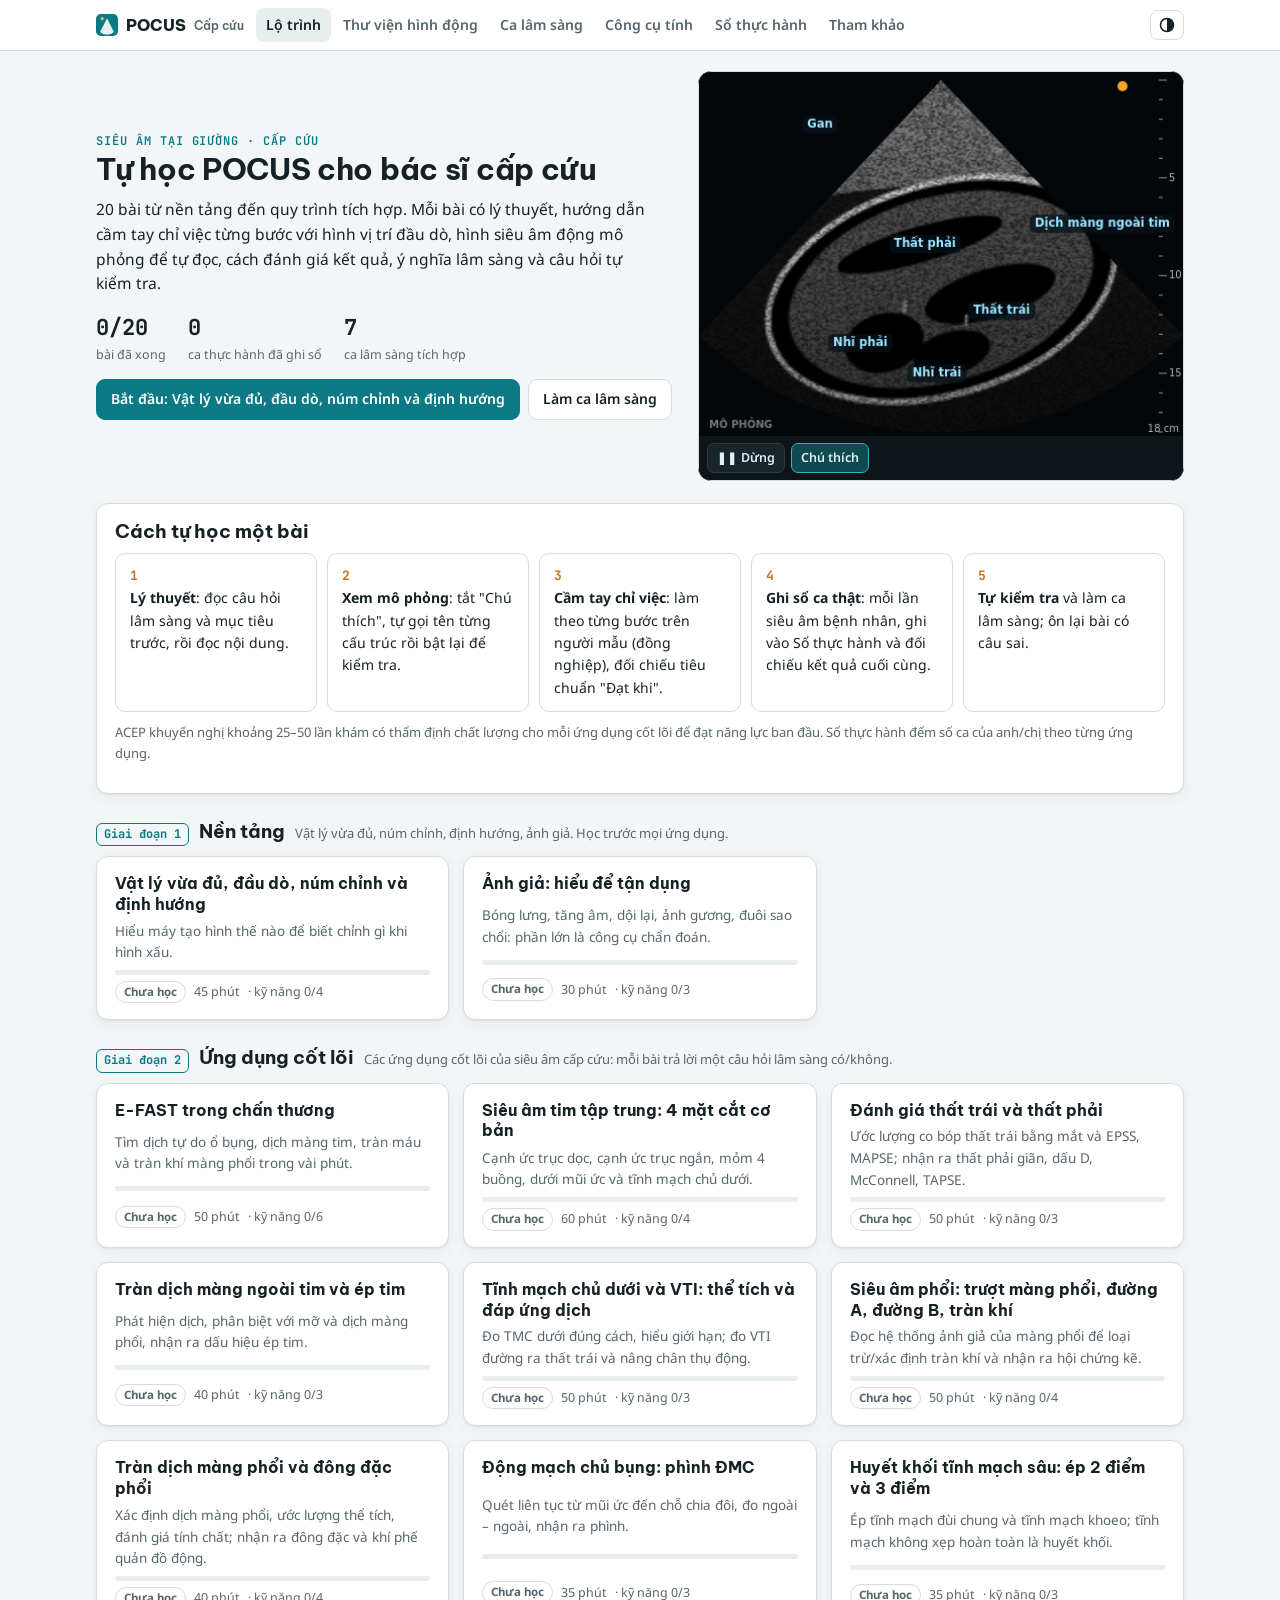
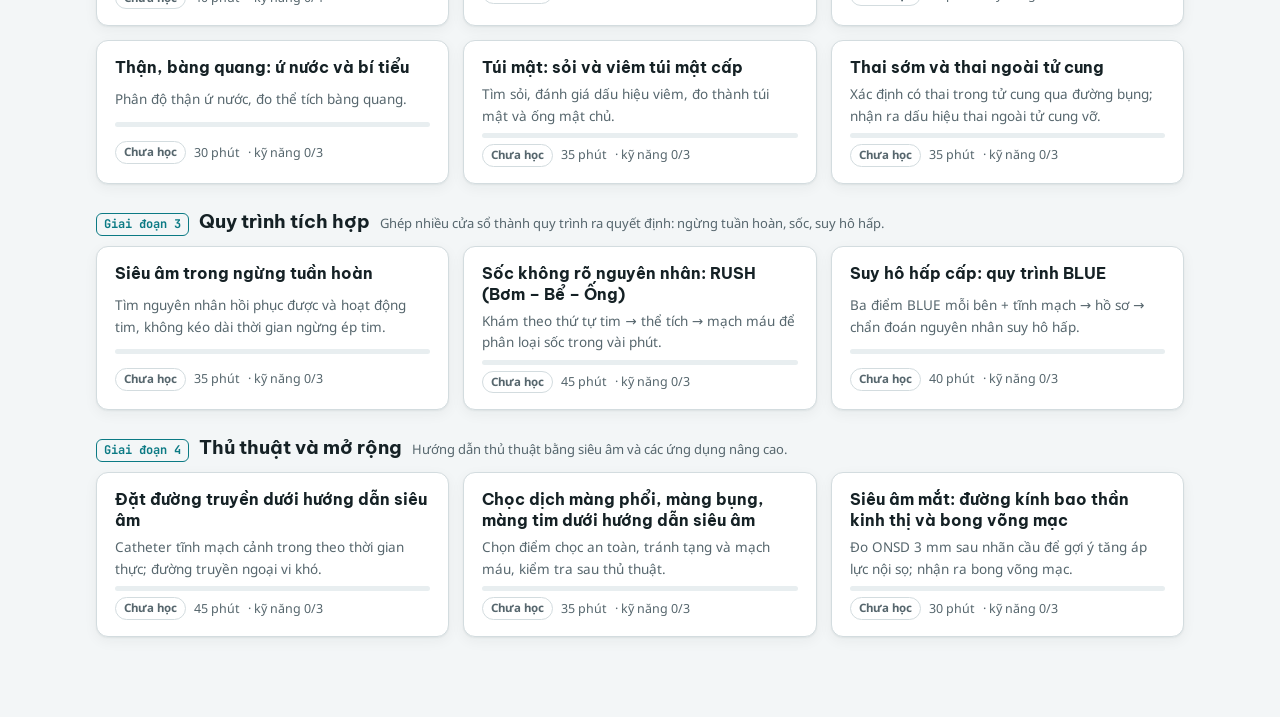
==== pocus/index.html @ d431a732 "Ứng dụng tự học POCUS cấp cứu: 20 bài, hình siêu âm động mô phỏng, cầm tay chỉ việc, ca lâm sàng, cô" ====
<!doctype html>
<html lang="vi">
<head>
<meta charset="utf-8">
<meta name="viewport" content="width=device-width, initial-scale=1, viewport-fit=cover">
<title>POCUS Cấp cứu</title>
<meta name="claude:viewport-fit-sides" content="cover">
<link rel="icon" href="data:image/svg+xml,%3Csvg xmlns='http://www.w3.org/2000/svg' viewBox='0 0 32 32'%3E%3Crect width='32' height='32' rx='7' fill='%230B7A84'/%3E%3Cpath d='M16 6 L6 26 A14 14 0 0 0 26 26 Z' fill='%23fff' opacity='.9'/%3E%3Ccircle cx='9' cy='7' r='2.5' fill='%23F0A860'/%3E%3C/svg%3E">
<link rel="preconnect" href="https://fonts.googleapis.com">
<link rel="preconnect" href="https://fonts.gstatic.com" crossorigin>
<link rel="stylesheet" href="https://fonts.googleapis.com/css2?family=Be+Vietnam+Pro:wght@600;700;800&family=Noto+Sans:wght@400;600;700&family=JetBrains+Mono:wght@500;700&display=swap">
<link rel="stylesheet" href="pocus.css">
</head>
<body>
<header class="tren">
  <div class="tren-in">
    <a class="logo" href="#lo-trinh"><svg width="22" height="22" viewBox="0 0 32 32" aria-hidden="true"><rect width="32" height="32" rx="7" fill="#0B7A84"/><path d="M16 6 L6 26 A14 14 0 0 0 26 26 Z" fill="#fff" opacity=".9"/><circle cx="9" cy="7" r="2.5" fill="#F0A860"/></svg>POCUS <small>Cấp cứu</small></a>
    <nav class="nav" id="nav" aria-label="Mục chính">
      <a href="#lo-trinh" data-r="lo-trinh">Lộ trình</a>
      <a href="#thu-vien" data-r="thu-vien">Thư viện hình động</a>
      <a href="#ca-lam-sang" data-r="ca-lam-sang">Ca lâm sàng</a>
      <a href="#cong-cu" data-r="cong-cu">Công cụ tính</a>
      <a href="#so-tay" data-r="so-tay">Sổ thực hành</a>
      <a href="#tham-khao" data-r="tham-khao">Tham khảo</a>
    </nav>
    <button class="nut-icon" id="doi-giao-dien" type="button" title="Đổi giao diện sáng/tối" aria-label="Đổi giao diện sáng/tối"><svg width="16" height="16" viewBox="0 0 16 16" aria-hidden="true"><circle cx="8" cy="8" r="6.5" fill="none" stroke="currentColor" stroke-width="1.5"/><path d="M8 1.5a6.5 6.5 0 0 1 0 13z" fill="currentColor"/></svg></button>
  </div>
</header>
<main id="app"><p>Đang tải…</p></main>
<script src="js/sim.js"></script>
<script src="js/figs.js"></script>
<script src="js/bai/00-khung.js"></script>
<script src="js/bai/01-nen-tang.js"></script>
<script src="js/bai/02-efast.js"></script>
<script src="js/bai/03-tim.js"></script>
<script src="js/bai/04-phoi.js"></script>
<script src="js/bai/05-bung-mach.js"></script>
<script src="js/bai/06-quy-trinh.js"></script>
<script src="js/bai/07-thu-thuat.js"></script>
<script src="js/bai/08-ca-lam-sang.js"></script>
<script src="js/app.js"></script>
</body>
</html>
---- pocus/pocus.css ----
/* Bố cục: thanh trên cố định, cột nội dung 1120px; màn hình siêu âm luôn tối như máy thật. */
:root {
  --nen: #F3F6F7; --nen-2: #E8EEF0; --the: #FFFFFF; --chu: #152125; --nhat: #56666D; --vien: #D3DCDF;
  --nhan: #0B7A84; --nhan-nen: #E0F1F2; --mau: #C8741C; --nguy: #B3392C; --nguy-nen: #FBEAE7; --tot: #2A7A4B; --tot-nen: #E5F3EA; --bay-nen: #FFF3E3;
  --man: #04070A; --bong: 0 1px 2px rgba(10, 30, 40, .06), 0 4px 14px rgba(10, 30, 40, .05);
  --f-tieu-de: "Be Vietnam Pro", "Segoe UI", system-ui, -apple-system, Roboto, "Noto Sans", sans-serif;
  --f-chu: "Noto Sans", "Segoe UI", system-ui, -apple-system, Roboto, Arial, sans-serif;
  --f-so: "JetBrains Mono", Consolas, "DejaVu Sans Mono", monospace;
  --r: 12px;
  color-scheme: light;
}
@media (prefers-color-scheme: dark) {
  :root:not([data-theme="light"]) {
    --nen: #0D1316; --nen-2: #141C20; --the: #151E22; --chu: #E2E9EB; --nhat: #92A2A9; --vien: #263438;
    --nhan: #4FC3CB; --nhan-nen: #12312F; --mau: #F0A860; --nguy: #EF7B6E; --nguy-nen: #3A1C19; --tot: #74C79A; --tot-nen: #15301F; --bay-nen: #33270F;
    --bong: none; color-scheme: dark;
  }
}
:root[data-theme="dark"] {
  --nen: #0D1316; --nen-2: #141C20; --the: #151E22; --chu: #E2E9EB; --nhat: #92A2A9; --vien: #263438;
  --nhan: #4FC3CB; --nhan-nen: #12312F; --mau: #F0A860; --nguy: #EF7B6E; --nguy-nen: #3A1C19; --tot: #74C79A; --tot-nen: #15301F; --bay-nen: #33270F;
  --bong: none; color-scheme: dark;
}
* { box-sizing: border-box; }
[hidden] { display: none !important; }
html, body { margin: 0; }
body { background: var(--nen); color: var(--chu); font-family: var(--f-chu); font-size: 15.5px; line-height: 1.6; -webkit-text-size-adjust: 100%; }
body::before { content: ""; position: fixed; inset: 0 0 auto; height: env(safe-area-inset-top, 0px); z-index: 30; background: var(--the); }
a { color: var(--nhan); }
h1, h2, h3 { font-family: var(--f-tieu-de); line-height: 1.25; text-wrap: balance; margin: 0; }
h1 { font-size: clamp(22px, 4vw, 30px); font-weight: 700; letter-spacing: -.01em; }
h2 { font-size: 19px; font-weight: 700; }
h3 { font-size: 16px; font-weight: 700; margin: 18px 0 6px; }
button, input, select, textarea { font: inherit; color: inherit; }
:focus-visible { outline: 2px solid var(--nhan); outline-offset: 2px; }
.muted { color: var(--nhat); }
.nho { font-size: 13px; color: var(--nhat); }

/* ---------- Thanh trên ---------- */
.tren { position: sticky; top: env(safe-area-inset-top, 0px); z-index: 20; background: var(--the); border-bottom: 1px solid var(--vien); }
.tren-in { max-width: 1120px; margin: 0 auto; display: flex; align-items: center; gap: 4px; padding-block: 8px; padding-left: max(16px, env(safe-area-inset-left, 0px)); padding-right: max(16px, env(safe-area-inset-right, 0px)); }
.logo { display: flex; align-items: center; gap: 8px; text-decoration: none; color: var(--chu); font-family: var(--f-tieu-de); font-weight: 800; white-space: nowrap; margin-right: 8px; }
.logo svg { flex: none; }
.logo small { font-weight: 600; color: var(--nhat); font-size: 12px; }
.nav { display: flex; gap: 2px; overflow-x: auto; scrollbar-width: none; min-width: 0; flex: 1; }
.nav::-webkit-scrollbar { display: none; }
.nav a { text-decoration: none; color: var(--nhat); padding: 6px 10px; border-radius: 8px; white-space: nowrap; font-weight: 600; font-size: 14px; }
.nav a.on, .nav a:hover { color: var(--chu); background: var(--nen-2); }
.nut-icon { border: 1px solid var(--vien); background: var(--the); border-radius: 8px; padding: 6px 8px; cursor: pointer; line-height: 0; flex: none; }

main { max-width: 1120px; margin: 0 auto; padding-block: 20px 80px; padding-left: max(16px, env(safe-area-inset-left, 0px)); padding-right: max(16px, env(safe-area-inset-right, 0px)); }
.cot { display: grid; gap: 16px; }
.luoi { display: grid; gap: 14px; grid-template-columns: repeat(auto-fill, minmax(min(100%, 300px), 1fr)); }
.luoi-2 { display: grid; gap: 18px; grid-template-columns: repeat(auto-fit, minmax(min(100%, 380px), 1fr)); align-items: start; }
.the { background: var(--the); border: 1px solid var(--vien); border-radius: var(--r); padding: 16px 18px; box-shadow: var(--bong); min-width: 0; }
.hang { display: flex; gap: 8px; align-items: center; flex-wrap: wrap; }
.gian { flex: 1; }

/* ---------- Nút ---------- */
.nut { display: inline-flex; align-items: center; gap: 6px; border: 1px solid var(--vien); background: var(--the); color: var(--chu); border-radius: 9px; padding: 8px 14px; cursor: pointer; font-weight: 600; font-size: 14px; text-decoration: none; }
.nut:hover { border-color: var(--nhan); }
.nut.chinh { background: var(--nhan); border-color: var(--nhan); color: #fff; }
:root[data-theme="dark"] .nut.chinh { color: #06221f; }
@media (prefers-color-scheme: dark) { :root:not([data-theme="light"]) .nut.chinh { color: #06221f; } }
.nut.nho-nut { padding: 5px 10px; font-size: 13px; }
.nut[aria-pressed="true"] { background: var(--nhan-nen); border-color: var(--nhan); color: var(--nhan); }

/* ---------- Trang chủ ---------- */
.dau { display: grid; gap: 18px; grid-template-columns: minmax(0, 1.2fr) minmax(0, 1fr); align-items: center; margin-bottom: 22px; }
@media (max-width: 760px) { .dau { grid-template-columns: 1fr; } }
.dau p { margin: 8px 0 0; max-width: 62ch; }
.dau .man-nho { border-radius: 14px; overflow: hidden; background: var(--man); }
.mo-dau { font-family: var(--f-so); font-size: 12px; letter-spacing: .08em; text-transform: uppercase; color: var(--nhan); font-weight: 600; }
.so-lieu { display: flex; gap: 22px; flex-wrap: wrap; margin-top: 14px; }
.so-lieu div { display: grid; }
.so-lieu b { font-family: var(--f-so); font-size: 22px; font-variant-numeric: tabular-nums; }
.so-lieu span { font-size: 12.5px; color: var(--nhat); }
.gd { margin-top: 26px; }
.gd-dau { display: flex; align-items: baseline; gap: 10px; flex-wrap: wrap; margin-bottom: 10px; }
.gd-so { font-family: var(--f-so); font-size: 12px; font-weight: 700; color: var(--nhan); border: 1px solid var(--nhan); border-radius: 6px; padding: 1px 7px; }
.the-bai { display: grid; gap: 6px; text-decoration: none; color: var(--chu); position: relative; }
.the-bai:hover { border-color: var(--nhan); }
.the-bai .ten { font-family: var(--f-tieu-de); font-weight: 700; font-size: 15.5px; line-height: 1.35; }
.the-bai .mo { font-size: 13.5px; color: var(--nhat); }
.the-bai .chan { display: flex; gap: 8px; align-items: center; font-size: 12.5px; color: var(--nhat); }
.nhan-tt { font-size: 11.5px; font-weight: 700; border-radius: 999px; padding: 1px 8px; border: 1px solid var(--vien); color: var(--nhat); white-space: nowrap; }
.nhan-tt.xong { background: var(--tot-nen); border-color: var(--tot); color: var(--tot); }
.nhan-tt.dang { background: var(--nhan-nen); border-color: var(--nhan); color: var(--nhan); }
.thanh { height: 5px; background: var(--nen-2); border-radius: 4px; overflow: hidden; }
.thanh i { display: block; height: 100%; background: var(--nhan); }
.cach-hoc { counter-reset: b; display: grid; gap: 10px; grid-template-columns: repeat(auto-fit, minmax(min(100%, 190px), 1fr)); margin: 0; padding: 0; list-style: none; }
.cach-hoc li { counter-increment: b; background: var(--the); border: 1px solid var(--vien); border-radius: 10px; padding: 12px 14px; font-size: 14px; }
.cach-hoc li::before { content: counter(b); font-family: var(--f-so); font-weight: 700; color: var(--mau); display: block; font-size: 13px; }

/* ---------- Bài học ---------- */
.duong-dan { font-size: 13px; color: var(--nhat); margin-bottom: 6px; }
.duong-dan a { color: var(--nhat); }
.cau-hoi { display: flex; gap: 8px; flex-wrap: wrap; margin-top: 12px; }
.cau-hoi span { background: var(--nhan-nen); color: var(--chu); border-radius: 8px; padding: 5px 10px; font-size: 13.5px; border-left: 3px solid var(--nhan); }
.tab { display: flex; gap: 4px; overflow-x: auto; scrollbar-width: none; border-bottom: 1px solid var(--vien); margin: 18px 0 16px; position: sticky; top: calc(env(safe-area-inset-top, 0px) + 51px); background: var(--nen); z-index: 10; }
.tab::-webkit-scrollbar { display: none; }
.tab button { border: 0; background: none; padding: 10px 12px; cursor: pointer; font-weight: 600; color: var(--nhat); border-bottom: 2.5px solid transparent; white-space: nowrap; font-size: 14.5px; }
.tab button[aria-selected="true"] { color: var(--chu); border-bottom-color: var(--nhan); }
.van { max-width: 76ch; }
.van p, .van li { margin: 6px 0; }
.van ul, .van ol { padding-left: 22px; }
.meo { background: var(--bay-nen); border-radius: 8px; padding: 8px 12px; font-size: 14px; }
.canh { background: var(--nguy-nen); border-radius: 8px; padding: 8px 12px; color: var(--chu); }
.bang-wrap { overflow-x: auto; margin: 10px 0; border: 1px solid var(--vien); border-radius: 10px; }
table { border-collapse: collapse; width: 100%; font-size: 14px; min-width: 480px; }
th, td { text-align: left; padding: 8px 10px; border-bottom: 1px solid var(--vien); vertical-align: top; }
th { background: var(--nen-2); font-family: var(--f-tieu-de); font-weight: 700; font-size: 13px; }
tr:last-child td { border-bottom: 0; }
.cay { border-left: 2px solid var(--nhan); padding-left: 12px; font-size: 14.5px; }
.cay div { margin: 4px 0; }
.cay div div { padding-left: 16px; border-left: 1px dashed var(--vien); }

.chuan-bi { display: grid; gap: 8px 16px; grid-template-columns: repeat(auto-fit, minmax(min(100%, 230px), 1fr)); }
.chuan-bi div { font-size: 14px; }
.chuan-bi b { display: block; font-size: 12px; text-transform: uppercase; letter-spacing: .06em; color: var(--nhat); }
.buoc { display: grid; gap: 16px; grid-template-columns: minmax(0, 1fr) minmax(0, 1.1fr); align-items: start; }
@media (max-width: 820px) { .buoc { grid-template-columns: 1fr; } }
.buoc-so { font-family: var(--f-so); color: var(--mau); font-weight: 700; font-size: 12.5px; letter-spacing: .06em; text-transform: uppercase; }
.buoc h2 { margin: 2px 0 10px; }
.buoc-trai { display: grid; gap: 10px; grid-template-columns: 130px minmax(0, 1fr); align-items: start; }
@media (max-width: 460px) { .buoc-trai { grid-template-columns: 1fr; } .buoc-trai .fig-than { max-width: 170px; } }
.buoc ol { margin: 0; padding-left: 20px; font-size: 14.5px; }
.buoc ol li { margin: 4px 0; }
.dat { background: var(--tot-nen); border-radius: 8px; padding: 8px 12px; font-size: 14px; margin-top: 10px; }
.dat b, .meo b { font-family: var(--f-tieu-de); }

/* Hình SVG */
.fig-than { width: 100%; max-width: 160px; height: auto; display: block; }
.fg-than { fill: var(--nen-2); stroke: var(--nhat); stroke-width: 1.4; }
.fg-moc { fill: none; stroke: var(--nhat); stroke-width: 1.1; }
.fg-moc.nhat { opacity: .45; }
.fg-diem { fill: var(--nhat); }
.fg-ben { fill: var(--nhat); font: 700 11px var(--f-chu); }
.fg-chu { fill: var(--nhat); font: 9.5px var(--f-chu); }
.fg-dd { fill: var(--chu); stroke: var(--the); stroke-width: 1; }
.fg-dd.dam { fill: var(--nhan); }
.fg-mau { fill: var(--mau); stroke: var(--the); stroke-width: 1; }
.fg-so { fill: var(--nhan); }
.fg-so-chu { fill: #fff; font: 700 9.5px var(--f-chu); text-anchor: middle; }
.fg-day { fill: none; stroke: var(--nhat); stroke-width: 2; }
.fg-da { stroke: var(--nhat); stroke-width: 2; }
.dong-tac-cho, .dong-tac-luoi { display: grid; gap: 10px; grid-template-columns: repeat(auto-fit, minmax(min(100%, 170px), 1fr)); margin: 10px 0; }
.dong-tac { margin: 0; background: var(--the); border: 1px solid var(--vien); border-radius: 10px; padding: 8px 10px; }
.dong-tac svg { width: 100%; height: auto; max-height: 104px; display: block; }
.dong-tac figcaption { display: grid; font-size: 13px; }
.dong-tac figcaption span { color: var(--nhat); }
.loai-dd { display: grid; gap: 10px; grid-template-columns: repeat(auto-fit, minmax(min(100%, 200px), 1fr)); margin: 10px 0; }
.loai-dd figure { margin: 0; display: grid; grid-template-columns: 56px minmax(0, 1fr); gap: 8px; align-items: center; background: var(--the); border: 1px solid var(--vien); border-radius: 10px; padding: 8px 10px; }
.loai-dd svg { width: 56px; height: auto; }
.loai-dd figcaption { display: grid; font-size: 13px; }

/* Động tác đầu dò */
.mv-truot { animation: truot 3s ease-in-out infinite; }
.mv-xoay-tren { animation: xoay 4s ease-in-out infinite; }
.mv-quat { animation: quat 3s ease-in-out infinite; }
.mv-lac { animation: lac 3s ease-in-out infinite; }
.mv-ep { animation: ep 2.4s ease-in-out infinite; }
@keyframes truot { 0%, 100% { transform: translateX(-14px); } 50% { transform: translateX(14px); } }
@keyframes xoay { 0%, 15% { transform: rotate(0); } 50%, 65% { transform: rotate(90deg); } 100% { transform: rotate(0); } }
@keyframes quat { 0%, 100% { transform: rotate(-20deg); } 50% { transform: rotate(20deg); } }
@keyframes lac { 0%, 100% { transform: skewX(-16deg); } 50% { transform: skewX(16deg); } }
@keyframes ep { 0%, 100% { transform: translateY(0); } 50% { transform: translateY(6px); } }
@media (prefers-reduced-motion: reduce) { .mv-truot, .mv-xoay-tren, .mv-quat, .mv-lac, .mv-ep { animation: none; } }

/* Màn hình mô phỏng */
.sim { background: var(--man); border-radius: 12px; overflow: hidden; border: 1px solid var(--vien); }
.sim-cv { display: block; width: 100%; height: auto; aspect-ratio: 4 / 3; max-width: 100%; cursor: pointer; }
.sim-dk { display: flex; gap: 6px; align-items: center; flex-wrap: wrap; padding: 7px 8px; background: #0d1519; color: #cfe3e6; font-size: 12.5px; }
.sim-dk button { background: #18262c; border: 1px solid #2a3c43; color: #dff1f3; border-radius: 7px; padding: 4px 9px; cursor: pointer; font-size: 12.5px; font-weight: 600; }
.sim-dk button[aria-pressed="true"] { background: #0f4a50; border-color: #2fb3bc; }
.sim-dk label { display: flex; align-items: center; gap: 5px; }
.sim-dk input[type=range] { width: 90px; accent-color: #2fb3bc; }
.sim-chu { padding: 8px 10px 10px; background: var(--the); border-top: 1px solid var(--vien); font-size: 13.5px; }
.sim-chu b { font-family: var(--f-tieu-de); display: block; font-size: 14px; }
.sim-cho { aspect-ratio: 4 / 3; background: var(--man); }

/* Danh sách kiểm, câu hỏi */
.ds-kiem { list-style: none; padding: 0; margin: 0; display: grid; gap: 6px; }
.ds-kiem label { display: flex; gap: 10px; align-items: flex-start; cursor: pointer; padding: 8px 10px; border: 1px solid var(--vien); border-radius: 9px; background: var(--the); }
.ds-kiem input { margin-top: 4px; width: 17px; height: 17px; accent-color: var(--tot); flex: none; }
.ds-kiem input:checked + span { color: var(--nhat); text-decoration: line-through; text-decoration-color: var(--tot); }
.bay li { margin: 6px 0; }
.bay { padding-left: 0; list-style: none; }
.bay li { padding: 8px 12px; border-radius: 8px; background: var(--bay-nen); }
.cau { display: grid; gap: 8px; }
.cau .hoi { font-weight: 600; }
.lc { display: grid; gap: 6px; }
.lc button { text-align: left; border: 1px solid var(--vien); background: var(--the); border-radius: 9px; padding: 9px 12px; cursor: pointer; font-size: 14.5px; }
.lc button:hover:not(:disabled) { border-color: var(--nhan); }
.lc button.dung { background: var(--tot-nen); border-color: var(--tot); }
.lc button.sai { background: var(--nguy-nen); border-color: var(--nguy); }
.lc button:disabled { cursor: default; }
.giai { font-size: 14px; border-left: 3px solid var(--nhan); padding: 4px 10px; }
.diem { font-family: var(--f-so); font-variant-numeric: tabular-nums; }

/* Biểu mẫu */
.form { display: grid; gap: 10px; grid-template-columns: repeat(auto-fit, minmax(min(100%, 200px), 1fr)); }
.form label { display: grid; gap: 3px; font-size: 13px; color: var(--nhat); font-weight: 600; }
.form input, .form select, .form textarea, .o-nhap { background: var(--the); border: 1px solid var(--vien); border-radius: 8px; padding: 8px 10px; width: 100%; color: var(--chu); font-size: 15px; }
.form .rong { grid-column: 1 / -1; }
.kq { font-family: var(--f-so); font-size: 20px; font-weight: 700; color: var(--nhan); font-variant-numeric: tabular-nums; }
.kq-mo { font-size: 13.5px; color: var(--nhat); }
.bang-so td, .bang-so th { font-variant-numeric: tabular-nums; }
textarea.o-nhap { min-height: 90px; font-family: var(--f-so); font-size: 12.5px; }

.chan-trang { margin-top: 26px; display: flex; justify-content: space-between; gap: 10px; flex-wrap: wrap; }
.toast { position: fixed; left: 50%; bottom: calc(18px + env(safe-area-inset-bottom, 0px)); transform: translateX(-50%); background: var(--chu); color: var(--nen); padding: 9px 16px; border-radius: 9px; font-size: 14px; z-index: 50; }
.an-in { display: none; }
.chip { display: inline-block; font-size: 12px; border-radius: 6px; padding: 1px 7px; background: var(--nen-2); color: var(--nhat); }
.tim { margin-bottom: 14px; }
.clip-toi video, .clip-toi img { width: 100%; border-radius: 10px; background: #000; }
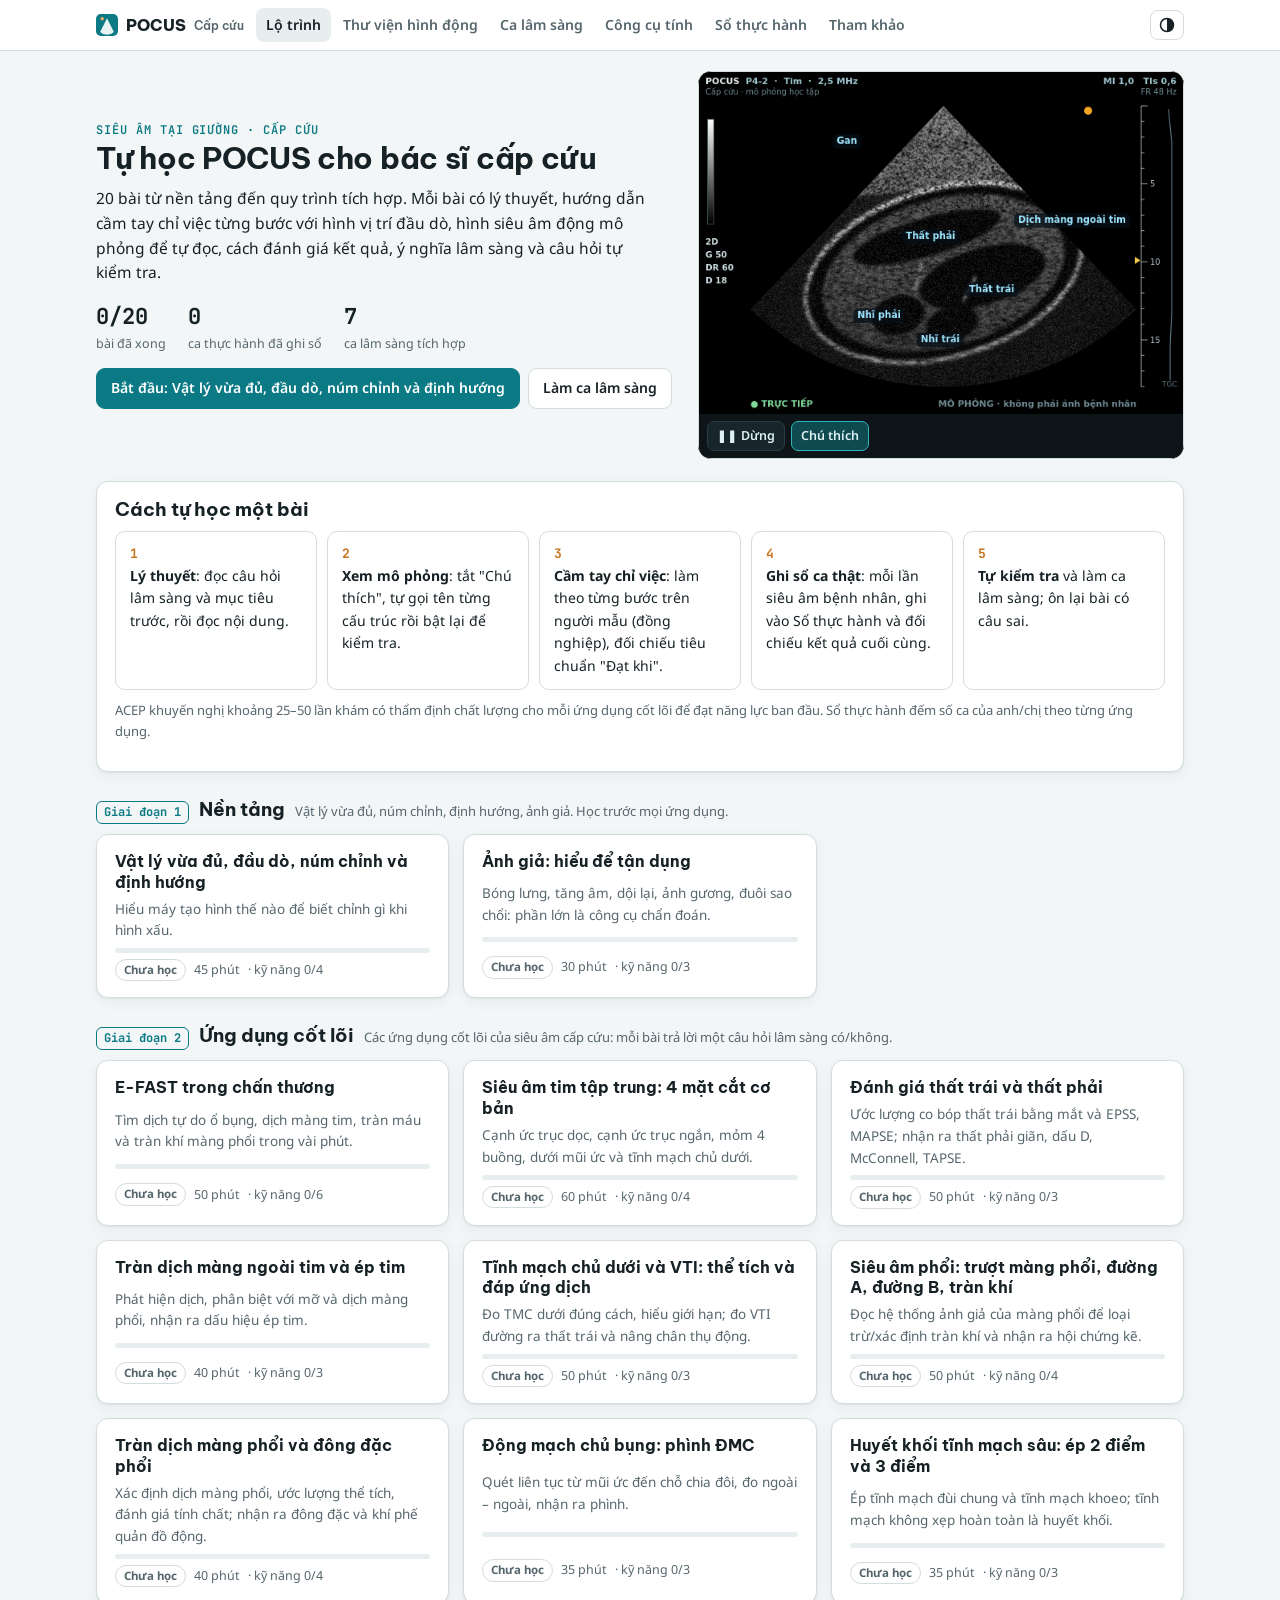
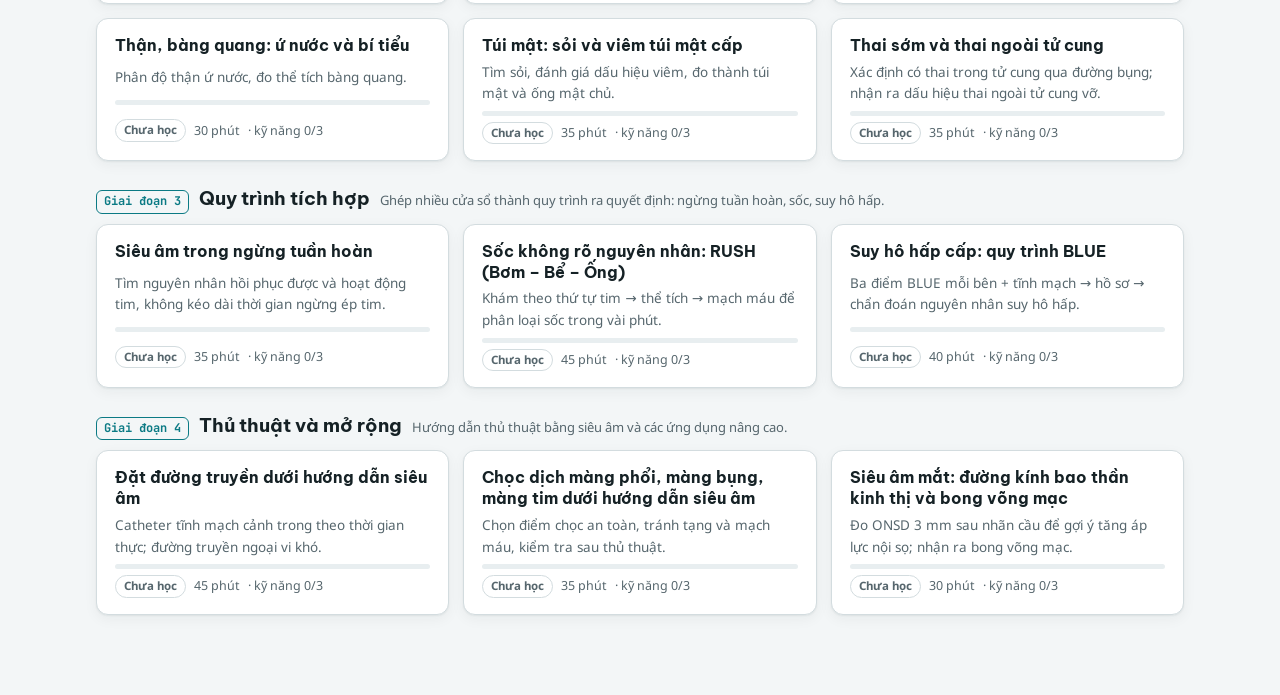
==== commit 7cc6fb81: "POCUS: màn hình mô phỏng giống máy thật, hình riêng cho từng vị trí đầu dò, cặp ảnh bình thường – bệ" ====
--- a/pocus/index.html
+++ b/pocus/index.html
@@ -38,6 +38,7 @@
 <script src="js/bai/06-quy-trinh.js"></script>
 <script src="js/bai/07-thu-thuat.js"></script>
 <script src="js/bai/08-ca-lam-sang.js"></script>
+<script src="js/bai/09-doi-chieu.js"></script>
 <script src="js/app.js"></script>
 </body>
 </html>
--- a/pocus/pocus.css
+++ b/pocus/pocus.css
@@ -169,7 +169,7 @@
 
 /* Màn hình mô phỏng */
 .sim { background: var(--man); border-radius: 12px; overflow: hidden; border: 1px solid var(--vien); }
-.sim-cv { display: block; width: 100%; height: auto; aspect-ratio: 4 / 3; max-width: 100%; cursor: pointer; }
+.sim-cv { display: block; width: 100%; height: auto; aspect-ratio: 602 / 424; max-width: 100%; cursor: pointer; }
 .sim-dk { display: flex; gap: 6px; align-items: center; flex-wrap: wrap; padding: 7px 8px; background: #0d1519; color: #cfe3e6; font-size: 12.5px; }
 .sim-dk button { background: #18262c; border: 1px solid #2a3c43; color: #dff1f3; border-radius: 7px; padding: 4px 9px; cursor: pointer; font-size: 12.5px; font-weight: 600; }
 .sim-dk button[aria-pressed="true"] { background: #0f4a50; border-color: #2fb3bc; }
@@ -177,7 +177,7 @@
 .sim-dk input[type=range] { width: 90px; accent-color: #2fb3bc; }
 .sim-chu { padding: 8px 10px 10px; background: var(--the); border-top: 1px solid var(--vien); font-size: 13.5px; }
 .sim-chu b { font-family: var(--f-tieu-de); display: block; font-size: 14px; }
-.sim-cho { aspect-ratio: 4 / 3; background: var(--man); }
+.sim-cho { aspect-ratio: 602 / 424; background: var(--man); }
 
 /* Danh sách kiểm, câu hỏi */
 .ds-kiem { list-style: none; padding: 0; margin: 0; display: grid; gap: 6px; }
@@ -214,3 +214,34 @@
 .chip { display: inline-block; font-size: 12px; border-radius: 6px; padding: 1px 7px; background: var(--nen-2); color: var(--nhat); }
 .tim { margin-bottom: 14px; }
 .clip-toi video, .clip-toi img { width: 100%; border-radius: 10px; background: #000; }
+
+/* Tư thế bệnh nhân */
+.tu-the-ds { display: grid; gap: 10px; grid-template-columns: repeat(auto-fill, minmax(min(100%, 190px), 1fr)); margin-top: 10px; }
+.tu-the { margin: 0; background: var(--nen); border: 1px solid var(--vien); border-radius: 10px; padding: 6px 8px; }
+.tu-the svg { width: 100%; height: auto; display: block; }
+.tu-the figcaption { font-size: 12.5px; color: var(--nhat); }
+.tt-dau { fill: var(--nhat); }
+.tt-than { fill: none; stroke: var(--nhat); stroke-width: 16; stroke-linecap: round; stroke-linejoin: round; }
+.tt-than-day { fill: var(--nhat); }
+.tt-chan { fill: none; stroke: var(--nhat); stroke-width: 10; stroke-linecap: round; stroke-linejoin: round; opacity: .85; }
+.tt-tay { fill: none; stroke: var(--chu); stroke-width: 5; stroke-linecap: round; stroke-linejoin: round; opacity: .55; }
+.tt-giuong, .tt-ban { fill: var(--vien); stroke: var(--nhat); stroke-width: .8; }
+.tt-giuong-n { fill: none; stroke: var(--vien); stroke-width: 4; stroke-linecap: round; }
+.tt-chan-giuong { stroke: var(--vien); stroke-width: 3; }
+.tt-mui { fill: none; stroke: var(--mau); stroke-width: 1.6; }
+.tt-mui-dau { fill: var(--mau); }
+/* Nhiều vị trí đầu dò trong một bước */
+.vt-luoi { display: grid; gap: 12px; grid-template-columns: repeat(auto-fill, minmax(min(100%, 340px), 1fr)); margin-top: 12px; }
+.vt { border: 1px solid var(--vien); border-radius: 10px; padding: 10px; background: var(--nen); display: grid; gap: 8px; }
+.vt-dau { display: grid; grid-template-columns: 92px minmax(0, 1fr); gap: 10px; align-items: center; }
+.vt-dau .fig-than { max-width: 92px; }
+.vt-dau b { font-family: var(--f-tieu-de); font-size: 14.5px; display: block; }
+.vt-dau span { font-size: 13px; color: var(--nhat); }
+.buoc.rong { grid-template-columns: 1fr; }
+/* Cặp đối chiếu */
+.cap { display: grid; gap: 10px; grid-template-columns: repeat(auto-fit, minmax(min(100%, 320px), 1fr)); }
+.cap-the { margin-top: 16px; }
+.cap-the h3 { margin: 0 0 8px; }
+.nhan-bt, .nhan-bl { display: inline-block; font-size: 11.5px; font-weight: 700; border-radius: 999px; padding: 1px 8px; margin-bottom: 3px; }
+.nhan-bt { background: var(--tot-nen); color: var(--tot); border: 1px solid var(--tot); }
+.nhan-bl { background: var(--nguy-nen); color: var(--nguy); border: 1px solid var(--nguy); }
